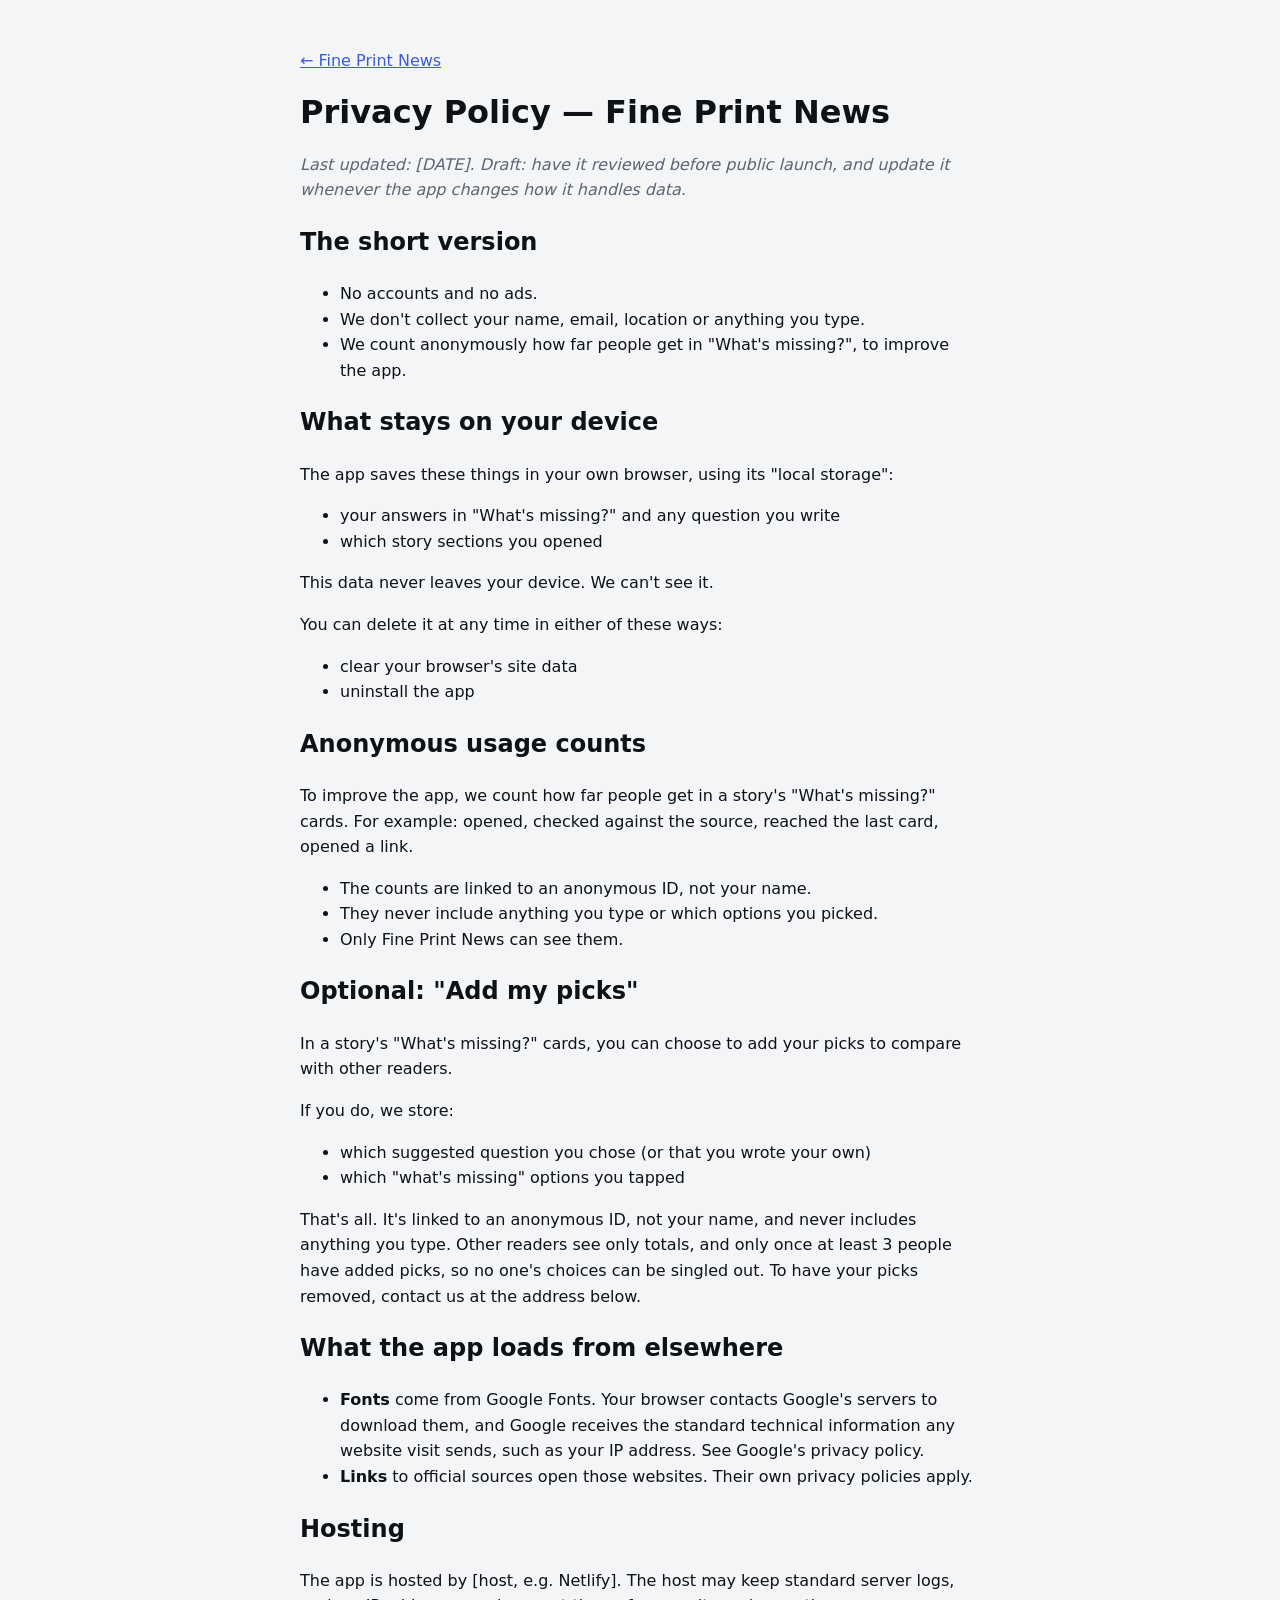
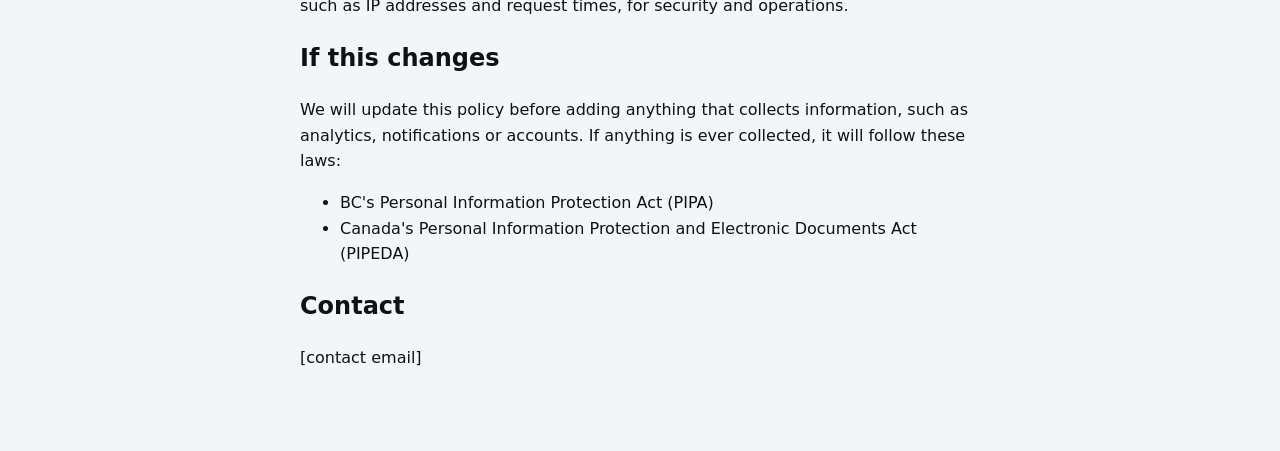
==== PRIVACY.html @ 43732278 "Add files via upload" ====
<!doctype html><html lang="en-CA"><head><meta charset="utf-8"><meta name="viewport" content="width=device-width,initial-scale=1"><title>Privacy policy · Fine Print News</title>
<style>:root{--bg:#F4F5F7;--ink:#0E1116;--muted:#5E6573;--accent:#3B5BDB}@media (prefers-color-scheme:dark){:root{--bg:#0B0D11;--ink:#F2F4F7;--muted:#9AA2B1;--accent:#8FA4FF;color-scheme:dark}}
body{margin:0;background:var(--bg);color:var(--ink);font:16px/1.6 system-ui,-apple-system,"Segoe UI",sans-serif}main{max-width:680px;margin:0 auto;padding:32px max(16px,env(safe-area-inset-left,0px)) 64px}h1{line-height:1.1}p em{color:var(--muted)}a{color:var(--accent)}</style></head>
<body><main><p><a href="./">← Fine Print News</a></p><h1>Privacy Policy — Fine Print News</h1><p><em>Last updated: [DATE]. Draft: have it reviewed before public launch, and update it whenever the app changes how it handles data.</em></p><h2>The short version</h2><ul><li>No accounts and no ads.</li><li>We don&#x27;t collect your name, email, location or anything you type.</li><li>We count anonymously how far people get in &quot;What&#x27;s missing?&quot;, to improve the app.</li></ul><h2>What stays on your device</h2><p>The app saves these things in your own browser, using its &quot;local storage&quot;:</p><ul><li>your answers in &quot;What&#x27;s missing?&quot; and any question you write</li><li>which story sections you opened</li></ul><p>This data never leaves your device. We can&#x27;t see it.</p><p>You can delete it at any time in either of these ways:</p><ul><li>clear your browser&#x27;s site data</li><li>uninstall the app</li></ul><h2>Anonymous usage counts</h2><p>To improve the app, we count how far people get in a story&#x27;s &quot;What&#x27;s missing?&quot; cards. For example: opened, checked against the source, reached the last card, opened a link.</p><ul><li>The counts are linked to an anonymous ID, not your name.</li><li>They never include anything you type or which options you picked.</li><li>Only Fine Print News can see them.</li></ul><h2>Optional: &quot;Add my picks&quot;</h2><p>In a story&#x27;s &quot;What&#x27;s missing?&quot; cards, you can choose to add your picks to compare with other readers.</p><p>If you do, we store:</p><ul><li>which suggested question you chose (or that you wrote your own)</li><li>which &quot;what&#x27;s missing&quot; options you tapped</li></ul><p>That&#x27;s all. It&#x27;s linked to an anonymous ID, not your name, and never includes anything you type. Other readers see only totals, and only once at least 3 people have added picks, so no one&#x27;s choices can be singled out. To have your picks removed, contact us at the address below.</p><h2>What the app loads from elsewhere</h2><ul><li><strong>Fonts</strong> come from Google Fonts. Your browser contacts Google&#x27;s servers to download them, and Google receives the standard technical information any website visit sends, such as your IP address. See Google&#x27;s privacy policy.</li><li><strong>Links</strong> to official sources open those websites. Their own privacy policies apply.</li></ul><h2>Hosting</h2><p>The app is hosted by [host, e.g. Netlify]. The host may keep standard server logs, such as IP addresses and request times, for security and operations.</p><h2>If this changes</h2><p>We will update this policy before adding anything that collects information, such as analytics, notifications or accounts. If anything is ever collected, it will follow these laws:</p><ul><li>BC&#x27;s Personal Information Protection Act (PIPA)</li><li>Canada&#x27;s Personal Information Protection and Electronic Documents Act (PIPEDA)</li></ul><h2>Contact</h2><p>[contact email]</p></main></body></html>
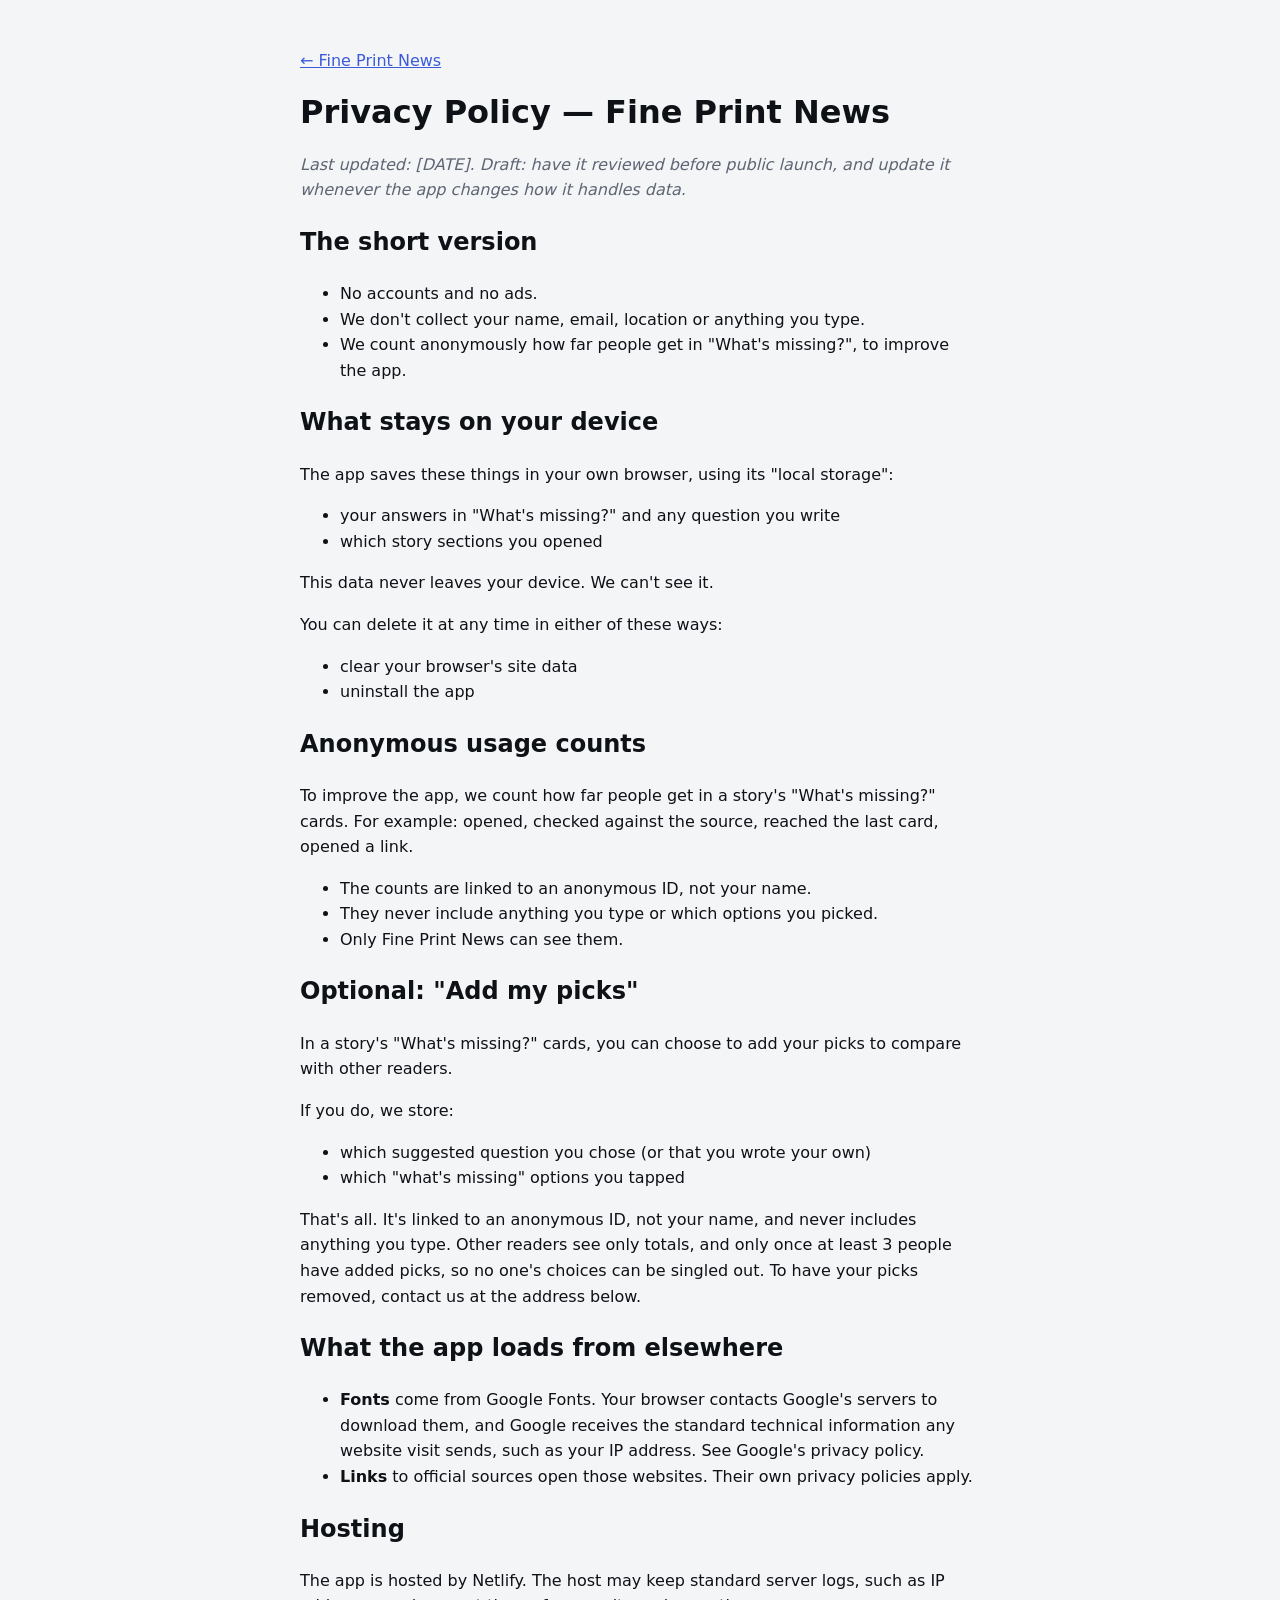
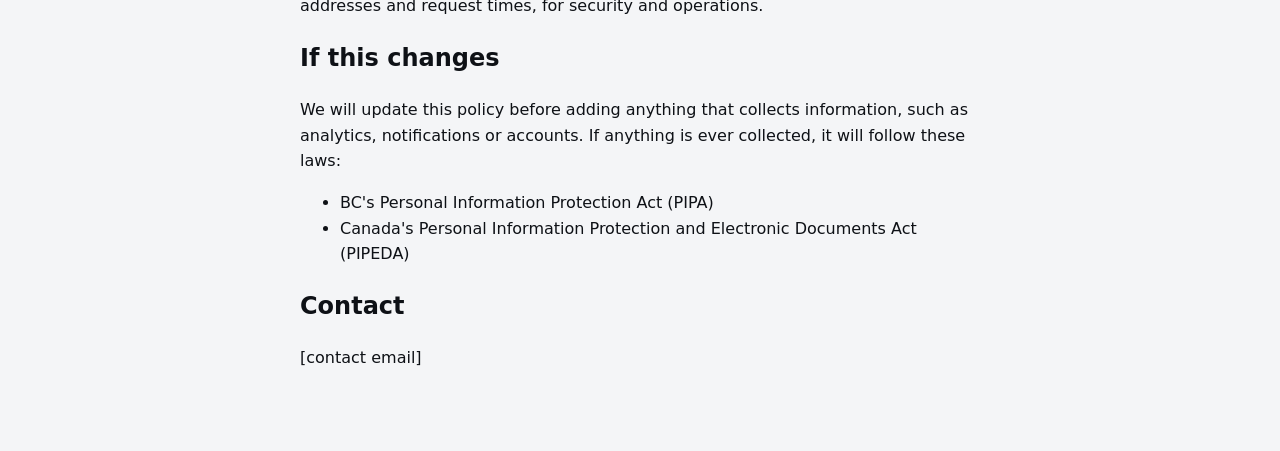
==== commit cdf09af2: "Add copyright holder name and hosting provider Co-Authored-By: Claude Opus 5.5 <noreply@anthropic.co" ====
--- a/PRIVACY.html
+++ b/PRIVACY.html
@@ -1,4 +1,4 @@
 <!doctype html><html lang="en-CA"><head><meta charset="utf-8"><meta name="viewport" content="width=device-width,initial-scale=1"><title>Privacy policy · Fine Print News</title>
 <style>:root{--bg:#F4F5F7;--ink:#0E1116;--muted:#5E6573;--accent:#3B5BDB}@media (prefers-color-scheme:dark){:root{--bg:#0B0D11;--ink:#F2F4F7;--muted:#9AA2B1;--accent:#8FA4FF;color-scheme:dark}}
 body{margin:0;background:var(--bg);color:var(--ink);font:16px/1.6 system-ui,-apple-system,"Segoe UI",sans-serif}main{max-width:680px;margin:0 auto;padding:32px max(16px,env(safe-area-inset-left,0px)) 64px}h1{line-height:1.1}p em{color:var(--muted)}a{color:var(--accent)}</style></head>
-<body><main><p><a href="./">← Fine Print News</a></p><h1>Privacy Policy — Fine Print News</h1><p><em>Last updated: [DATE]. Draft: have it reviewed before public launch, and update it whenever the app changes how it handles data.</em></p><h2>The short version</h2><ul><li>No accounts and no ads.</li><li>We don&#x27;t collect your name, email, location or anything you type.</li><li>We count anonymously how far people get in &quot;What&#x27;s missing?&quot;, to improve the app.</li></ul><h2>What stays on your device</h2><p>The app saves these things in your own browser, using its &quot;local storage&quot;:</p><ul><li>your answers in &quot;What&#x27;s missing?&quot; and any question you write</li><li>which story sections you opened</li></ul><p>This data never leaves your device. We can&#x27;t see it.</p><p>You can delete it at any time in either of these ways:</p><ul><li>clear your browser&#x27;s site data</li><li>uninstall the app</li></ul><h2>Anonymous usage counts</h2><p>To improve the app, we count how far people get in a story&#x27;s &quot;What&#x27;s missing?&quot; cards. For example: opened, checked against the source, reached the last card, opened a link.</p><ul><li>The counts are linked to an anonymous ID, not your name.</li><li>They never include anything you type or which options you picked.</li><li>Only Fine Print News can see them.</li></ul><h2>Optional: &quot;Add my picks&quot;</h2><p>In a story&#x27;s &quot;What&#x27;s missing?&quot; cards, you can choose to add your picks to compare with other readers.</p><p>If you do, we store:</p><ul><li>which suggested question you chose (or that you wrote your own)</li><li>which &quot;what&#x27;s missing&quot; options you tapped</li></ul><p>That&#x27;s all. It&#x27;s linked to an anonymous ID, not your name, and never includes anything you type. Other readers see only totals, and only once at least 3 people have added picks, so no one&#x27;s choices can be singled out. To have your picks removed, contact us at the address below.</p><h2>What the app loads from elsewhere</h2><ul><li><strong>Fonts</strong> come from Google Fonts. Your browser contacts Google&#x27;s servers to download them, and Google receives the standard technical information any website visit sends, such as your IP address. See Google&#x27;s privacy policy.</li><li><strong>Links</strong> to official sources open those websites. Their own privacy policies apply.</li></ul><h2>Hosting</h2><p>The app is hosted by [host, e.g. Netlify]. The host may keep standard server logs, such as IP addresses and request times, for security and operations.</p><h2>If this changes</h2><p>We will update this policy before adding anything that collects information, such as analytics, notifications or accounts. If anything is ever collected, it will follow these laws:</p><ul><li>BC&#x27;s Personal Information Protection Act (PIPA)</li><li>Canada&#x27;s Personal Information Protection and Electronic Documents Act (PIPEDA)</li></ul><h2>Contact</h2><p>[contact email]</p></main></body></html>+<body><main><p><a href="./">← Fine Print News</a></p><h1>Privacy Policy — Fine Print News</h1><p><em>Last updated: [DATE]. Draft: have it reviewed before public launch, and update it whenever the app changes how it handles data.</em></p><h2>The short version</h2><ul><li>No accounts and no ads.</li><li>We don&#x27;t collect your name, email, location or anything you type.</li><li>We count anonymously how far people get in &quot;What&#x27;s missing?&quot;, to improve the app.</li></ul><h2>What stays on your device</h2><p>The app saves these things in your own browser, using its &quot;local storage&quot;:</p><ul><li>your answers in &quot;What&#x27;s missing?&quot; and any question you write</li><li>which story sections you opened</li></ul><p>This data never leaves your device. We can&#x27;t see it.</p><p>You can delete it at any time in either of these ways:</p><ul><li>clear your browser&#x27;s site data</li><li>uninstall the app</li></ul><h2>Anonymous usage counts</h2><p>To improve the app, we count how far people get in a story&#x27;s &quot;What&#x27;s missing?&quot; cards. For example: opened, checked against the source, reached the last card, opened a link.</p><ul><li>The counts are linked to an anonymous ID, not your name.</li><li>They never include anything you type or which options you picked.</li><li>Only Fine Print News can see them.</li></ul><h2>Optional: &quot;Add my picks&quot;</h2><p>In a story&#x27;s &quot;What&#x27;s missing?&quot; cards, you can choose to add your picks to compare with other readers.</p><p>If you do, we store:</p><ul><li>which suggested question you chose (or that you wrote your own)</li><li>which &quot;what&#x27;s missing&quot; options you tapped</li></ul><p>That&#x27;s all. It&#x27;s linked to an anonymous ID, not your name, and never includes anything you type. Other readers see only totals, and only once at least 3 people have added picks, so no one&#x27;s choices can be singled out. To have your picks removed, contact us at the address below.</p><h2>What the app loads from elsewhere</h2><ul><li><strong>Fonts</strong> come from Google Fonts. Your browser contacts Google&#x27;s servers to download them, and Google receives the standard technical information any website visit sends, such as your IP address. See Google&#x27;s privacy policy.</li><li><strong>Links</strong> to official sources open those websites. Their own privacy policies apply.</li></ul><h2>Hosting</h2><p>The app is hosted by Netlify. The host may keep standard server logs, such as IP addresses and request times, for security and operations.</p><h2>If this changes</h2><p>We will update this policy before adding anything that collects information, such as analytics, notifications or accounts. If anything is ever collected, it will follow these laws:</p><ul><li>BC&#x27;s Personal Information Protection Act (PIPA)</li><li>Canada&#x27;s Personal Information Protection and Electronic Documents Act (PIPEDA)</li></ul><h2>Contact</h2><p>[contact email]</p></main></body></html>
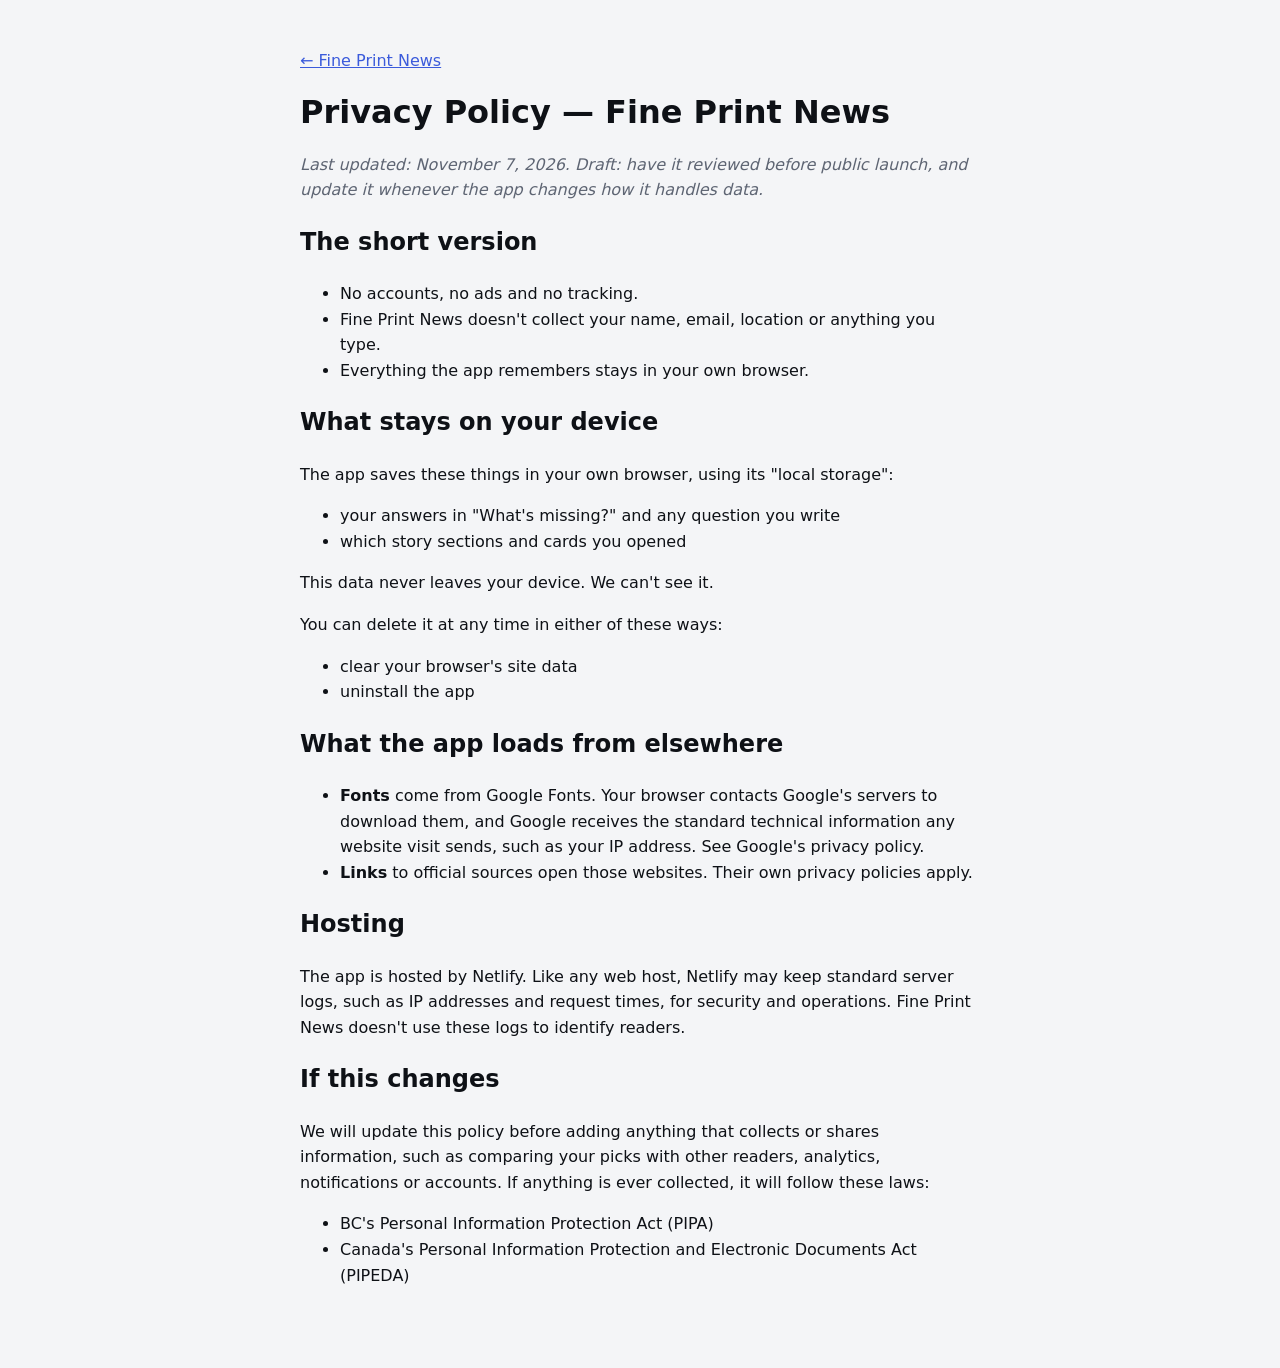
==== commit 1f49aae9: "Match privacy policy and terms to what the live site does; remove contact placeholders Co-Authored-B" ====
--- a/PRIVACY.html
+++ b/PRIVACY.html
@@ -1,4 +1,4 @@
 <!doctype html><html lang="en-CA"><head><meta charset="utf-8"><meta name="viewport" content="width=device-width,initial-scale=1"><title>Privacy policy · Fine Print News</title>
 <style>:root{--bg:#F4F5F7;--ink:#0E1116;--muted:#5E6573;--accent:#3B5BDB}@media (prefers-color-scheme:dark){:root{--bg:#0B0D11;--ink:#F2F4F7;--muted:#9AA2B1;--accent:#8FA4FF;color-scheme:dark}}
 body{margin:0;background:var(--bg);color:var(--ink);font:16px/1.6 system-ui,-apple-system,"Segoe UI",sans-serif}main{max-width:680px;margin:0 auto;padding:32px max(16px,env(safe-area-inset-left,0px)) 64px}h1{line-height:1.1}p em{color:var(--muted)}a{color:var(--accent)}</style></head>
-<body><main><p><a href="./">← Fine Print News</a></p><h1>Privacy Policy — Fine Print News</h1><p><em>Last updated: [DATE]. Draft: have it reviewed before public launch, and update it whenever the app changes how it handles data.</em></p><h2>The short version</h2><ul><li>No accounts and no ads.</li><li>We don&#x27;t collect your name, email, location or anything you type.</li><li>We count anonymously how far people get in &quot;What&#x27;s missing?&quot;, to improve the app.</li></ul><h2>What stays on your device</h2><p>The app saves these things in your own browser, using its &quot;local storage&quot;:</p><ul><li>your answers in &quot;What&#x27;s missing?&quot; and any question you write</li><li>which story sections you opened</li></ul><p>This data never leaves your device. We can&#x27;t see it.</p><p>You can delete it at any time in either of these ways:</p><ul><li>clear your browser&#x27;s site data</li><li>uninstall the app</li></ul><h2>Anonymous usage counts</h2><p>To improve the app, we count how far people get in a story&#x27;s &quot;What&#x27;s missing?&quot; cards. For example: opened, checked against the source, reached the last card, opened a link.</p><ul><li>The counts are linked to an anonymous ID, not your name.</li><li>They never include anything you type or which options you picked.</li><li>Only Fine Print News can see them.</li></ul><h2>Optional: &quot;Add my picks&quot;</h2><p>In a story&#x27;s &quot;What&#x27;s missing?&quot; cards, you can choose to add your picks to compare with other readers.</p><p>If you do, we store:</p><ul><li>which suggested question you chose (or that you wrote your own)</li><li>which &quot;what&#x27;s missing&quot; options you tapped</li></ul><p>That&#x27;s all. It&#x27;s linked to an anonymous ID, not your name, and never includes anything you type. Other readers see only totals, and only once at least 3 people have added picks, so no one&#x27;s choices can be singled out. To have your picks removed, contact us at the address below.</p><h2>What the app loads from elsewhere</h2><ul><li><strong>Fonts</strong> come from Google Fonts. Your browser contacts Google&#x27;s servers to download them, and Google receives the standard technical information any website visit sends, such as your IP address. See Google&#x27;s privacy policy.</li><li><strong>Links</strong> to official sources open those websites. Their own privacy policies apply.</li></ul><h2>Hosting</h2><p>The app is hosted by Netlify. The host may keep standard server logs, such as IP addresses and request times, for security and operations.</p><h2>If this changes</h2><p>We will update this policy before adding anything that collects information, such as analytics, notifications or accounts. If anything is ever collected, it will follow these laws:</p><ul><li>BC&#x27;s Personal Information Protection Act (PIPA)</li><li>Canada&#x27;s Personal Information Protection and Electronic Documents Act (PIPEDA)</li></ul><h2>Contact</h2><p>[contact email]</p></main></body></html>+<body><main><p><a href="./">← Fine Print News</a></p><h1>Privacy Policy — Fine Print News</h1><p><em>Last updated: November 7, 2026. Draft: have it reviewed before public launch, and update it whenever the app changes how it handles data.</em></p><h2>The short version</h2><ul><li>No accounts, no ads and no tracking.</li><li>Fine Print News doesn&#x27;t collect your name, email, location or anything you type.</li><li>Everything the app remembers stays in your own browser.</li></ul><h2>What stays on your device</h2><p>The app saves these things in your own browser, using its &quot;local storage&quot;:</p><ul><li>your answers in &quot;What&#x27;s missing?&quot; and any question you write</li><li>which story sections and cards you opened</li></ul><p>This data never leaves your device. We can&#x27;t see it.</p><p>You can delete it at any time in either of these ways:</p><ul><li>clear your browser&#x27;s site data</li><li>uninstall the app</li></ul><h2>What the app loads from elsewhere</h2><ul><li><strong>Fonts</strong> come from Google Fonts. Your browser contacts Google&#x27;s servers to download them, and Google receives the standard technical information any website visit sends, such as your IP address. See Google&#x27;s privacy policy.</li><li><strong>Links</strong> to official sources open those websites. Their own privacy policies apply.</li></ul><h2>Hosting</h2><p>The app is hosted by Netlify. Like any web host, Netlify may keep standard server logs, such as IP addresses and request times, for security and operations. Fine Print News doesn&#x27;t use these logs to identify readers.</p><h2>If this changes</h2><p>We will update this policy before adding anything that collects or shares information, such as comparing your picks with other readers, analytics, notifications or accounts. If anything is ever collected, it will follow these laws:</p><ul><li>BC&#x27;s Personal Information Protection Act (PIPA)</li><li>Canada&#x27;s Personal Information Protection and Electronic Documents Act (PIPEDA)</li></ul></main></body></html>
